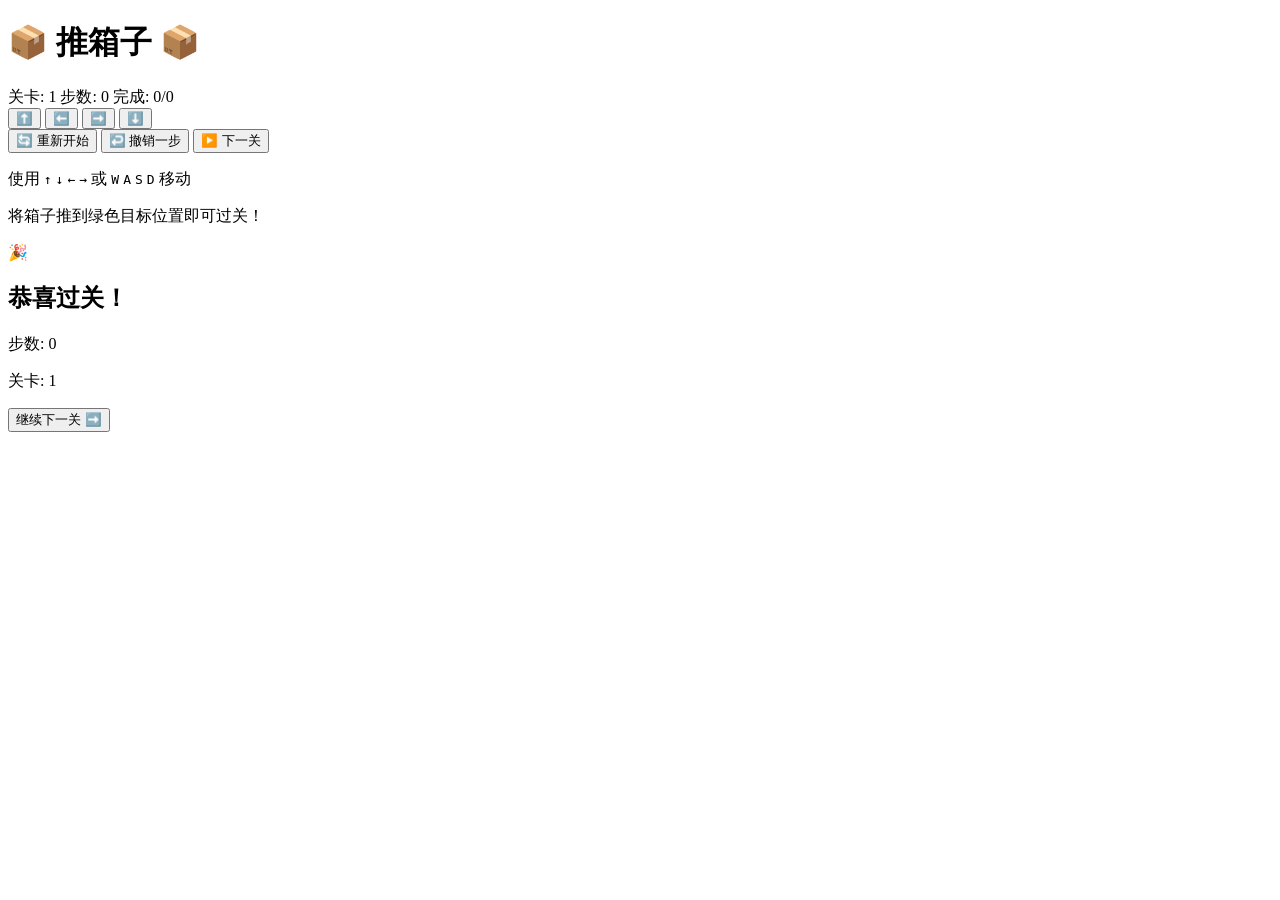
==== index.html @ 845eaeb8 "Add files via upload" ====
<!DOCTYPE html>
<html lang="zh-CN">
<head>
    <meta charset="UTF-8">
    <meta name="viewport" content="width=device-width, initial-scale=1.0">
    <title>推箱子小游戏</title>
    <link rel="stylesheet" href="style.css">
</head>
<body>
    <div class="game-container">
        <h1>📦 推箱子 📦</h1>

        <div class="info-panel">
            <span class="level-info">关卡: <span id="levelNum">1</span></span>
            <span class="moves-counter">步数: <span id="moves">0</span></span>
            <span class="boxes-info">完成: <span id="completed">0</span>/<span id="totalBoxes">0</span></span>
        </div>

        <div class="game-board" id="gameBoard"></div>

        <div class="mobile-controls">
            <button class="mobile-btn btn-primary up" data-dir="up">⬆️</button>
            <button class="mobile-btn btn-primary left" data-dir="left">⬅️</button>
            <button class="mobile-btn btn-primary right" data-dir="right">➡️</button>
            <button class="mobile-btn btn-primary down" data-dir="down">⬇️</button>
        </div>

        <div class="controls">
            <button class="btn-primary" onclick="game.restart()">🔄 重新开始</button>
            <button class="btn-secondary" onclick="game.undo()">↩️ 撤销一步</button>
            <button class="btn-success" onclick="game.nextLevel()">▶️ 下一关</button>
        </div>

        <div class="instructions">
            <p>使用 <kbd>↑</kbd> <kbd>↓</kbd> <kbd>←</kbd> <kbd>→</kbd> 或 <kbd>W</kbd> <kbd>A</kbd> <kbd>S</kbd> <kbd>D</kbd> 移动</p>
            <p>将箱子推到绿色目标位置即可过关！</p>
        </div>
    </div>

    <div class="win-message" id="winMessage">
        <div class="win-content">
            <div class="emoji">🎉</div>
            <h2>恭喜过关！</h2>
            <p>步数: <span id="finalMoves">0</span></p>
            <p>关卡: <span id="finalLevel">1</span></p>
            <button class="btn-primary" onclick="game.nextLevel(); hideWinMessage()">
                继续下一关 ➡️
            </button>
        </div>
    </div>

    <script src="script.js"></script>
</body>
</html>
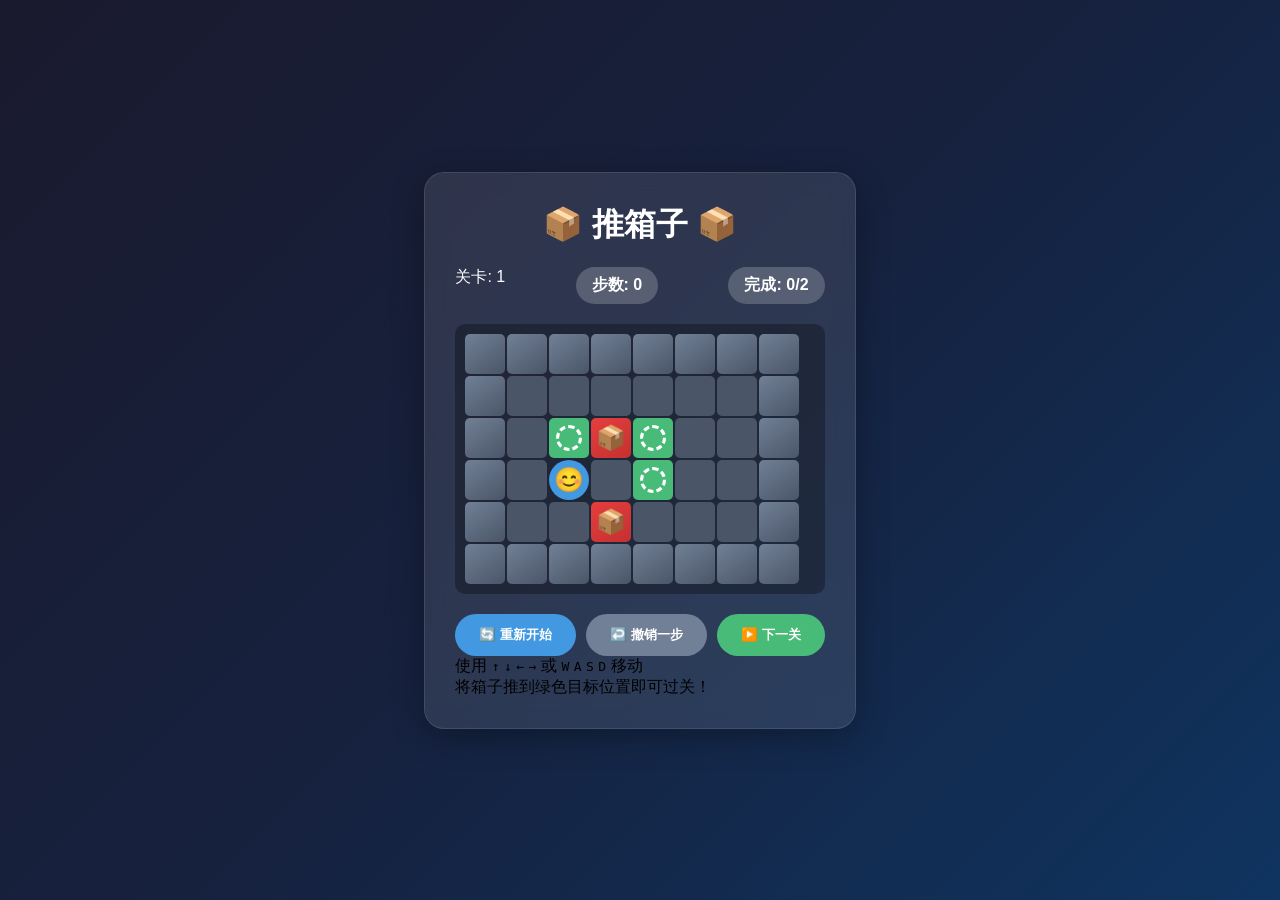
==== commit f6cdd3d2: "Update index.html" ====
--- a/index.html
+++ b/index.html
@@ -4,7 +4,191 @@
     <meta charset="UTF-8">
     <meta name="viewport" content="width=device-width, initial-scale=1.0">
     <title>推箱子小游戏</title>
-    <link rel="stylesheet" href="style.css">
+
+    <style>
+        * {
+            margin: 0;
+            padding: 0;
+            box-sizing: border-box;
+        }
+
+        body {
+            font-family: 'Microsoft YaHei', sans-serif;
+            background: linear-gradient(135deg, #1a1a2e, #16213e, #0f3460);
+            min-height: 100vh;
+            display: flex;
+            justify-content: center;
+            align-items: center;
+            padding: 20px;
+        }
+
+        .game-container {
+            background: rgba(255, 255, 255, 0.1);
+            backdrop-filter: blur(10px);
+            border-radius: 20px;
+            padding: 30px;
+            box-shadow: 0 8px 32px rgba(0, 0, 0, 0.3);
+            border: 1px solid rgba(255, 255, 255, 0.1);
+        }
+
+        h1 {
+            text-align: center;
+            color: #fff;
+            margin-bottom: 20px;
+            font-size: 2em;
+        }
+
+        .info-panel {
+            display: flex;
+            justify-content: space-between;
+            flex-wrap: wrap;
+            gap: 10px;
+            color: #fff;
+            margin-bottom: 20px;
+        }
+
+        .moves-counter,
+        .boxes-info {
+            background: rgba(255, 255, 255, 0.2);
+            padding: 8px 16px;
+            border-radius: 20px;
+            font-weight: bold;
+        }
+
+        .game-board {
+            display: grid;
+            gap: 2px;
+            background: rgba(0, 0, 0, 0.3);
+            padding: 10px;
+            border-radius: 10px;
+            margin: 0 auto;
+        }
+
+        .cell {
+            width: 40px;
+            height: 40px;
+            display: flex;
+            justify-content: center;
+            align-items: center;
+            border-radius: 5px;
+        }
+
+        .floor { background: #4a5568; }
+        .wall {
+            background: linear-gradient(145deg, #718096, #4a5568);
+        }
+
+        .target {
+            background: #48bb78;
+        }
+
+        .target::after {
+            content: '';
+            width: 20px;
+            height: 20px;
+            border: 3px dashed #fff;
+            border-radius: 50%;
+        }
+
+        .player {
+            background: #4299e1;
+            border-radius: 50%;
+            z-index: 10;
+        }
+
+        .player::before {
+            content: '😊';
+            font-size: 24px;
+        }
+
+        .box {
+            background: linear-gradient(145deg, #e53e3e, #c53030);
+            border-radius: 5px;
+        }
+
+        .box::before {
+            content: '📦';
+            font-size: 24px;
+        }
+
+        .box-on-target {
+            background: linear-gradient(145deg, #48bb78, #38a169);
+        }
+
+        .box-on-target::before {
+            content: '✅';
+        }
+
+        .controls {
+            margin-top: 20px;
+            display: flex;
+            justify-content: center;
+            gap: 10px;
+            flex-wrap: wrap;
+        }
+
+        button {
+            padding: 12px 24px;
+            border-radius: 25px;
+            border: none;
+            font-weight: bold;
+            cursor: pointer;
+        }
+
+        .btn-primary { background: #4299e1; color: #fff; }
+        .btn-secondary { background: #718096; color: #fff; }
+        .btn-success { background: #48bb78; color: #fff; }
+
+        .mobile-controls {
+            display: none;
+            grid-template-columns: repeat(3, 60px);
+            grid-template-rows: repeat(3, 60px);
+            gap: 5px;
+            justify-content: center;
+            margin-top: 20px;
+        }
+
+        .mobile-btn {
+            width: 60px;
+            height: 60px;
+            border-radius: 15px;
+            font-size: 24px;
+        }
+
+        .mobile-btn.up { grid-column: 2; grid-row: 1; }
+        .mobile-btn.left { grid-column: 1; grid-row: 2; }
+        .mobile-btn.right { grid-column: 3; grid-row: 2; }
+        .mobile-btn.down { grid-column: 2; grid-row: 3; }
+
+        .win-message {
+            position: fixed;
+            inset: 0;
+            background: rgba(0, 0, 0, 0.8);
+            display: flex;
+            justify-content: center;
+            align-items: center;
+            opacity: 0;
+            visibility: hidden;
+        }
+
+        .win-message.show {
+            opacity: 1;
+            visibility: visible;
+        }
+
+        .win-content {
+            background: linear-gradient(145deg, #48bb78, #38a169);
+            padding: 40px 60px;
+            border-radius: 20px;
+            color: #fff;
+            text-align: center;
+        }
+
+        @media (max-width: 600px) {
+            .mobile-controls { display: grid; }
+            .cell { width: 30px; height: 30px; }
+        }
+    </style>
 </head>
 <body>
     <div class="game-container">
@@ -49,6 +233,250 @@
         </div>
     </div>
 
-    <script src="script.js"></script>
+    <script>
+        class SokobanGame {
+            constructor() {
+                this.board = document.getElementById('gameBoard');
+
+                this.levels = [
+                    {
+                        width: 8,
+                        height: 6,
+                        map: [
+                            [1,1,1,1,1,1,1,1],
+                            [1,0,0,0,0,0,0,1],
+                            [1,0,4,2,4,0,0,1],
+                            [1,0,3,0,4,0,0,1],
+                            [1,0,0,2,0,0,0,1],
+                            [1,1,1,1,1,1,1,1]
+                        ]
+                    },
+                    {
+                        width: 10,
+                        height: 8,
+                        map: [
+                            [1,1,1,1,1,1,1,1,1,1],
+                            [1,0,0,0,0,0,0,0,0,1],
+                            [1,0,4,2,3,4,0,0,0,1],
+                            [1,0,0,0,2,4,2,0,0,1],
+                            [1,0,0,0,0,4,0,0,0,1],
+                            [1,0,0,2,4,2,0,0,0,1],
+                            [1,0,0,0,0,0,0,0,0,1],
+                            [1,1,1,1,1,1,1,1,1,1]
+                        ]
+                    }
+                ];
+
+                this.currentLevel = 0;
+                this.player = { x: 0, y: 0 };
+                this.boxes = [];
+                this.targets = [];
+                this.moves = 0;
+                this.history = [];
+
+                this.init();
+            }
+
+            init() {
+                this.loadLevel(this.currentLevel);
+                this.bindEvents();
+            }
+
+            loadLevel(index) {
+                const level = this.levels[index];
+                this.currentLevel = index;
+                this.moves = 0;
+                this.history = [];
+                this.boxes = [];
+                this.targets = [];
+
+                document.getElementById('levelNum').textContent = index + 1;
+                document.getElementById('moves').textContent = 0;
+
+                this.board.style.gridTemplateColumns = `repeat(${level.width}, 40px)`;
+                this.board.innerHTML = '';
+
+                for (let y = 0; y < level.height; y++) {
+                    for (let x = 0; x < level.width; x++) {
+                        const cell = document.createElement('div');
+                        cell.className = 'cell';
+                        cell.dataset.x = x;
+                        cell.dataset.y = y;
+
+                        const tile = level.map[y][x];
+
+                        switch (tile) {
+                            case 1:
+                                cell.classList.add('wall');
+                                break;
+                            case 2:
+                                cell.classList.add('floor');
+                                this.boxes.push({ x, y });
+                                cell.classList.add('box');
+                                break;
+                            case 3:
+                                cell.classList.add('floor');
+                                this.player = { x, y };
+                                cell.classList.add('player');
+                                break;
+                            case 4:
+                                cell.classList.add('target');
+                                this.targets.push({ x, y });
+                                break;
+                            case 5:
+                                cell.classList.add('target');
+                                this.boxes.push({ x, y });
+                                cell.classList.add('box-on-target');
+                                break;
+                            case 6:
+                                cell.classList.add('target');
+                                this.player = { x, y };
+                                cell.classList.add('player-on-target');
+                                break;
+                            default:
+                                cell.classList.add('floor');
+                        }
+
+                        this.board.appendChild(cell);
+                    }
+                }
+
+                document.getElementById('totalBoxes').textContent = this.boxes.length;
+                this.updateBoxesCount();
+            }
+
+            bindEvents() {
+                document.addEventListener('keydown', e => {
+                    const keyMap = {
+                        ArrowUp: 'up', w: 'up',
+                        ArrowDown: 'down', s: 'down',
+                        ArrowLeft: 'left', a: 'left',
+                        ArrowRight: 'right', d: 'right'
+                    };
+                    if (keyMap[e.key]) {
+                        e.preventDefault();
+                        this.move(keyMap[e.key]);
+                    }
+                });
+
+                document.querySelectorAll('.mobile-btn').forEach(btn => {
+                    btn.addEventListener('click', () => this.move(btn.dataset.dir));
+                });
+            }
+
+            move(dir) {
+                const dirs = {
+                    up: { dx: 0, dy: -1 },
+                    down: { dx: 0, dy: 1 },
+                    left: { dx: -1, dy: 0 },
+                    right: { dx: 1, dy: 0 }
+                };
+
+                const d = dirs[dir];
+                const nx = this.player.x + d.dx;
+                const ny = this.player.y + d.dy;
+
+                this.history.push({
+                    player: { ...this.player },
+                    boxes: JSON.parse(JSON.stringify(this.boxes)),
+                    moves: this.moves
+                });
+
+                const box = this.boxes.find(b => b.x === nx && b.y === ny);
+                if (box) {
+                    const bx = nx + d.dx;
+                    const by = ny + d.dy;
+
+                    if (
+                        this.boxes.some(b => b.x === bx && b.y === by) ||
+                        this.isWall(bx, by)
+                    ) return;
+
+                    box.x = bx;
+                    box.y = by;
+                }
+
+                if (this.isWall(nx, ny)) return;
+
+                this.player.x = nx;
+                this.player.y = ny;
+                this.moves++;
+                document.getElementById('moves').textContent = this.moves;
+
+                this.render();
+                this.checkWin();
+            }
+
+            isWall(x, y) {
+                return this.levels[this.currentLevel].map[y][x] === 1;
+            }
+
+            render() {
+                document.querySelectorAll('.cell').forEach(cell => {
+                    cell.classList.remove('player', 'box', 'box-on-target');
+
+                    const x = +cell.dataset.x;
+                    const y = +cell.dataset.y;
+
+                    if (this.boxes.some(b => b.x === x && b.y === y)) {
+                        cell.classList.add(
+                            this.targets.some(t => t.x === x && t.y === y)
+                                ? 'box-on-target'
+                                : 'box'
+                        );
+                    }
+
+                    if (this.player.x === x && this.player.y === y) {
+                        cell.classList.add('player');
+                    }
+                });
+
+                this.updateBoxesCount();
+            }
+
+            updateBoxesCount() {
+                const done = this.boxes.filter(b =>
+                    this.targets.some(t => t.x === b.x && t.y === b.y)
+                ).length;
+                document.getElementById('completed').textContent = done;
+            }
+
+            checkWin() {
+                const win = this.boxes.every(b =>
+                    this.targets.some(t => t.x === b.x && t.y === b.y)
+                );
+
+                if (win) {
+                    document.getElementById('finalMoves').textContent = this.moves;
+                    document.getElementById('finalLevel').textContent = this.currentLevel + 1;
+                    document.getElementById('winMessage').classList.add('show');
+                }
+            }
+
+            restart() {
+                this.loadLevel(this.currentLevel);
+            }
+
+            undo() {
+                if (!this.history.length) return;
+                const s = this.history.pop();
+                this.player = s.player;
+                this.boxes = s.boxes;
+                this.moves = s.moves;
+                document.getElementById('moves').textContent = this.moves;
+                this.render();
+            }
+
+            nextLevel() {
+                this.loadLevel((this.currentLevel + 1) % this.levels.length);
+            }
+        }
+
+        const game = new SokobanGame();
+
+        function hideWinMessage() {
+            document.getElementById('winMessage').classList.remove('show');
+        }
+    </script>
 </body>
-</html>+</html>
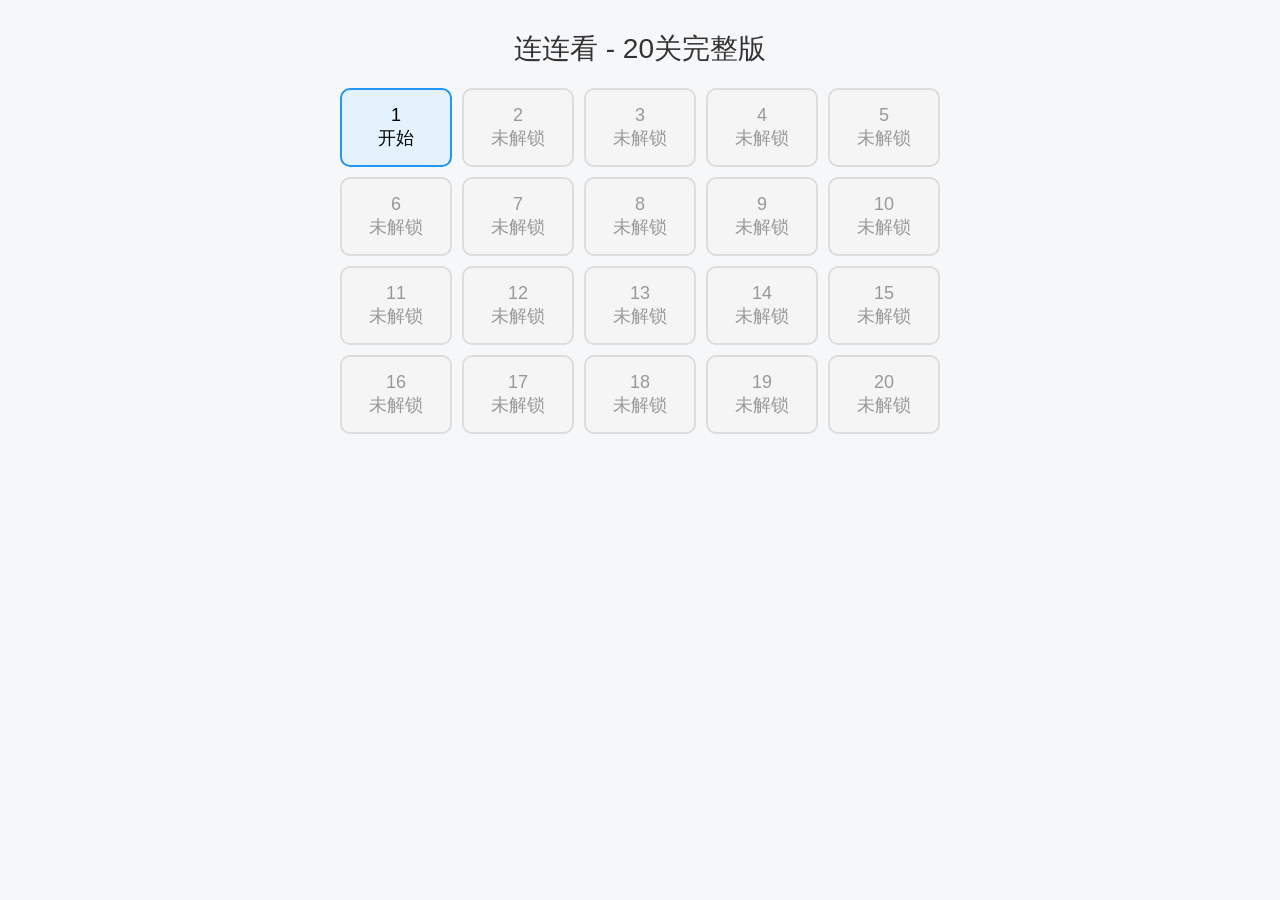
==== commit b72b0f43: "Add files via upload" ====
--- a/index.html
+++ b/index.html
@@ -1,482 +1,235 @@
 <!DOCTYPE html>
 <html lang="zh-CN">
 <head>
-    <meta charset="UTF-8">
-    <meta name="viewport" content="width=device-width, initial-scale=1.0">
-    <title>推箱子小游戏</title>
-
-    <style>
-        * {
-            margin: 0;
-            padding: 0;
-            box-sizing: border-box;
-        }
-
-        body {
-            font-family: 'Microsoft YaHei', sans-serif;
-            background: linear-gradient(135deg, #1a1a2e, #16213e, #0f3460);
-            min-height: 100vh;
-            display: flex;
-            justify-content: center;
-            align-items: center;
-            padding: 20px;
-        }
-
-        .game-container {
-            background: rgba(255, 255, 255, 0.1);
-            backdrop-filter: blur(10px);
-            border-radius: 20px;
-            padding: 30px;
-            box-shadow: 0 8px 32px rgba(0, 0, 0, 0.3);
-            border: 1px solid rgba(255, 255, 255, 0.1);
-        }
-
-        h1 {
-            text-align: center;
-            color: #fff;
-            margin-bottom: 20px;
-            font-size: 2em;
-        }
-
-        .info-panel {
-            display: flex;
-            justify-content: space-between;
-            flex-wrap: wrap;
-            gap: 10px;
-            color: #fff;
-            margin-bottom: 20px;
-        }
-
-        .moves-counter,
-        .boxes-info {
-            background: rgba(255, 255, 255, 0.2);
-            padding: 8px 16px;
-            border-radius: 20px;
-            font-weight: bold;
-        }
-
-        .game-board {
-            display: grid;
-            gap: 2px;
-            background: rgba(0, 0, 0, 0.3);
-            padding: 10px;
-            border-radius: 10px;
-            margin: 0 auto;
-        }
-
-        .cell {
-            width: 40px;
-            height: 40px;
-            display: flex;
-            justify-content: center;
-            align-items: center;
-            border-radius: 5px;
-        }
-
-        .floor { background: #4a5568; }
-        .wall {
-            background: linear-gradient(145deg, #718096, #4a5568);
-        }
-
-        .target {
-            background: #48bb78;
-        }
-
-        .target::after {
-            content: '';
-            width: 20px;
-            height: 20px;
-            border: 3px dashed #fff;
-            border-radius: 50%;
-        }
-
-        .player {
-            background: #4299e1;
-            border-radius: 50%;
-            z-index: 10;
-        }
-
-        .player::before {
-            content: '😊';
-            font-size: 24px;
-        }
-
-        .box {
-            background: linear-gradient(145deg, #e53e3e, #c53030);
-            border-radius: 5px;
-        }
-
-        .box::before {
-            content: '📦';
-            font-size: 24px;
-        }
-
-        .box-on-target {
-            background: linear-gradient(145deg, #48bb78, #38a169);
-        }
-
-        .box-on-target::before {
-            content: '✅';
-        }
-
-        .controls {
-            margin-top: 20px;
-            display: flex;
-            justify-content: center;
-            gap: 10px;
-            flex-wrap: wrap;
-        }
-
-        button {
-            padding: 12px 24px;
-            border-radius: 25px;
-            border: none;
-            font-weight: bold;
-            cursor: pointer;
-        }
-
-        .btn-primary { background: #4299e1; color: #fff; }
-        .btn-secondary { background: #718096; color: #fff; }
-        .btn-success { background: #48bb78; color: #fff; }
-
-        .mobile-controls {
-            display: none;
-            grid-template-columns: repeat(3, 60px);
-            grid-template-rows: repeat(3, 60px);
-            gap: 5px;
-            justify-content: center;
-            margin-top: 20px;
-        }
-
-        .mobile-btn {
-            width: 60px;
-            height: 60px;
-            border-radius: 15px;
-            font-size: 24px;
-        }
-
-        .mobile-btn.up { grid-column: 2; grid-row: 1; }
-        .mobile-btn.left { grid-column: 1; grid-row: 2; }
-        .mobile-btn.right { grid-column: 3; grid-row: 2; }
-        .mobile-btn.down { grid-column: 2; grid-row: 3; }
-
-        .win-message {
-            position: fixed;
-            inset: 0;
-            background: rgba(0, 0, 0, 0.8);
-            display: flex;
-            justify-content: center;
-            align-items: center;
-            opacity: 0;
-            visibility: hidden;
-        }
-
-        .win-message.show {
-            opacity: 1;
-            visibility: visible;
-        }
-
-        .win-content {
-            background: linear-gradient(145deg, #48bb78, #38a169);
-            padding: 40px 60px;
-            border-radius: 20px;
-            color: #fff;
-            text-align: center;
-        }
-
-        @media (max-width: 600px) {
-            .mobile-controls { display: grid; }
-            .cell { width: 30px; height: 30px; }
-        }
-    </style>
+<meta charset="UTF-8">
+<meta name="viewport" content="width=device-width, initial-scale=1.0">
+<title>连连看 - 20关完整版</title>
+<style>
+*{margin:0;padding:0;box-sizing:border-box;font-family:Arial,sans-serif}
+body{background:#f6f7f9;text-align:center;padding:20px}
+.home,.game{display:none}
+.home.active,.game.active{display:block}
+.title{font-size:28px;color:#333;margin:10px 0}
+.level-grid{max-width:600px;margin:20px auto;display:grid;grid-template-columns:repeat(5,1fr);gap:10px}
+.level-item{padding:15px 10px;background:#fff;border:2px solid #ddd;border-radius:10px;font-size:18px;cursor:pointer}
+.level-unlocked{background:#e3f2fd;border-color:#2196f3;color:#000}
+.level-cleared{background:#e8f5e9;border-color:#4caf50}
+.level-locked{background:#f5f5f5;color:#999;cursor:not-allowed}
+.btn{margin:10px 5px;padding:10px 20px;background:#2196f3;color:white;border:none;border-radius:8px;font-size:16px;cursor:pointer}
+.btn-red{background:#f44336}
+.btn-orange{background:#ff9800}
+.game-info{margin:10px 0;font-size:16px}
+.time{font-size:18px;font-weight:bold;color:#f44336;margin:10px 0}
+#game{display:inline-block;background:#fff;border:3px solid #d1d8e0;border-radius:10px;padding:10px}
+.row{display:flex;justify-content:center}
+.item{width:46px;height:46px;margin:2px;background:#e9ecef;border:2px solid #adb5bd;border-radius:6px;font-size:22px;display:flex;align-items:center;justify-content:center;cursor:pointer}
+.item.selected{background:#ffc107;border-color:#fd7e14}
+.item.hidden{visibility:hidden;pointer-events:none}
+.msg{font-size:22px;font-weight:bold;margin:15px 0}
+.win{color:#4caf50}
+.lose{color:#f44336}
+.pause{position:fixed;top:0;left:0;width:100%;height:100%;background:rgba(0,0,0,0.7);color:white;display:none;align-items:center;justify-content:center;font-size:30px;font-weight:bold}
+.pause.show{display:flex}
+</style>
 </head>
 <body>
-    <div class="game-container">
-        <h1>📦 推箱子 📦</h1>
-
-        <div class="info-panel">
-            <span class="level-info">关卡: <span id="levelNum">1</span></span>
-            <span class="moves-counter">步数: <span id="moves">0</span></span>
-            <span class="boxes-info">完成: <span id="completed">0</span>/<span id="totalBoxes">0</span></span>
-        </div>
-
-        <div class="game-board" id="gameBoard"></div>
-
-        <div class="mobile-controls">
-            <button class="mobile-btn btn-primary up" data-dir="up">⬆️</button>
-            <button class="mobile-btn btn-primary left" data-dir="left">⬅️</button>
-            <button class="mobile-btn btn-primary right" data-dir="right">➡️</button>
-            <button class="mobile-btn btn-primary down" data-dir="down">⬇️</button>
-        </div>
-
-        <div class="controls">
-            <button class="btn-primary" onclick="game.restart()">🔄 重新开始</button>
-            <button class="btn-secondary" onclick="game.undo()">↩️ 撤销一步</button>
-            <button class="btn-success" onclick="game.nextLevel()">▶️ 下一关</button>
-        </div>
-
-        <div class="instructions">
-            <p>使用 <kbd>↑</kbd> <kbd>↓</kbd> <kbd>←</kbd> <kbd>→</kbd> 或 <kbd>W</kbd> <kbd>A</kbd> <kbd>S</kbd> <kbd>D</kbd> 移动</p>
-            <p>将箱子推到绿色目标位置即可过关！</p>
-        </div>
-    </div>
-
-    <div class="win-message" id="winMessage">
-        <div class="win-content">
-            <div class="emoji">🎉</div>
-            <h2>恭喜过关！</h2>
-            <p>步数: <span id="finalMoves">0</span></p>
-            <p>关卡: <span id="finalLevel">1</span></p>
-            <button class="btn-primary" onclick="game.nextLevel(); hideWinMessage()">
-                继续下一关 ➡️
-            </button>
-        </div>
-    </div>
-
-    <script>
-        class SokobanGame {
-            constructor() {
-                this.board = document.getElementById('gameBoard');
-
-                this.levels = [
-                    {
-                        width: 8,
-                        height: 6,
-                        map: [
-                            [1,1,1,1,1,1,1,1],
-                            [1,0,0,0,0,0,0,1],
-                            [1,0,4,2,4,0,0,1],
-                            [1,0,3,0,4,0,0,1],
-                            [1,0,0,2,0,0,0,1],
-                            [1,1,1,1,1,1,1,1]
-                        ]
-                    },
-                    {
-                        width: 10,
-                        height: 8,
-                        map: [
-                            [1,1,1,1,1,1,1,1,1,1],
-                            [1,0,0,0,0,0,0,0,0,1],
-                            [1,0,4,2,3,4,0,0,0,1],
-                            [1,0,0,0,2,4,2,0,0,1],
-                            [1,0,0,0,0,4,0,0,0,1],
-                            [1,0,0,2,4,2,0,0,0,1],
-                            [1,0,0,0,0,0,0,0,0,1],
-                            [1,1,1,1,1,1,1,1,1,1]
-                        ]
-                    }
-                ];
-
-                this.currentLevel = 0;
-                this.player = { x: 0, y: 0 };
-                this.boxes = [];
-                this.targets = [];
-                this.moves = 0;
-                this.history = [];
-
-                this.init();
-            }
-
-            init() {
-                this.loadLevel(this.currentLevel);
-                this.bindEvents();
-            }
-
-            loadLevel(index) {
-                const level = this.levels[index];
-                this.currentLevel = index;
-                this.moves = 0;
-                this.history = [];
-                this.boxes = [];
-                this.targets = [];
-
-                document.getElementById('levelNum').textContent = index + 1;
-                document.getElementById('moves').textContent = 0;
-
-                this.board.style.gridTemplateColumns = `repeat(${level.width}, 40px)`;
-                this.board.innerHTML = '';
-
-                for (let y = 0; y < level.height; y++) {
-                    for (let x = 0; x < level.width; x++) {
-                        const cell = document.createElement('div');
-                        cell.className = 'cell';
-                        cell.dataset.x = x;
-                        cell.dataset.y = y;
-
-                        const tile = level.map[y][x];
-
-                        switch (tile) {
-                            case 1:
-                                cell.classList.add('wall');
-                                break;
-                            case 2:
-                                cell.classList.add('floor');
-                                this.boxes.push({ x, y });
-                                cell.classList.add('box');
-                                break;
-                            case 3:
-                                cell.classList.add('floor');
-                                this.player = { x, y };
-                                cell.classList.add('player');
-                                break;
-                            case 4:
-                                cell.classList.add('target');
-                                this.targets.push({ x, y });
-                                break;
-                            case 5:
-                                cell.classList.add('target');
-                                this.boxes.push({ x, y });
-                                cell.classList.add('box-on-target');
-                                break;
-                            case 6:
-                                cell.classList.add('target');
-                                this.player = { x, y };
-                                cell.classList.add('player-on-target');
-                                break;
-                            default:
-                                cell.classList.add('floor');
-                        }
-
-                        this.board.appendChild(cell);
-                    }
-                }
-
-                document.getElementById('totalBoxes').textContent = this.boxes.length;
-                this.updateBoxesCount();
-            }
-
-            bindEvents() {
-                document.addEventListener('keydown', e => {
-                    const keyMap = {
-                        ArrowUp: 'up', w: 'up',
-                        ArrowDown: 'down', s: 'down',
-                        ArrowLeft: 'left', a: 'left',
-                        ArrowRight: 'right', d: 'right'
-                    };
-                    if (keyMap[e.key]) {
-                        e.preventDefault();
-                        this.move(keyMap[e.key]);
-                    }
-                });
-
-                document.querySelectorAll('.mobile-btn').forEach(btn => {
-                    btn.addEventListener('click', () => this.move(btn.dataset.dir));
-                });
-            }
-
-            move(dir) {
-                const dirs = {
-                    up: { dx: 0, dy: -1 },
-                    down: { dx: 0, dy: 1 },
-                    left: { dx: -1, dy: 0 },
-                    right: { dx: 1, dy: 0 }
-                };
-
-                const d = dirs[dir];
-                const nx = this.player.x + d.dx;
-                const ny = this.player.y + d.dy;
-
-                this.history.push({
-                    player: { ...this.player },
-                    boxes: JSON.parse(JSON.stringify(this.boxes)),
-                    moves: this.moves
-                });
-
-                const box = this.boxes.find(b => b.x === nx && b.y === ny);
-                if (box) {
-                    const bx = nx + d.dx;
-                    const by = ny + d.dy;
-
-                    if (
-                        this.boxes.some(b => b.x === bx && b.y === by) ||
-                        this.isWall(bx, by)
-                    ) return;
-
-                    box.x = bx;
-                    box.y = by;
-                }
-
-                if (this.isWall(nx, ny)) return;
-
-                this.player.x = nx;
-                this.player.y = ny;
-                this.moves++;
-                document.getElementById('moves').textContent = this.moves;
-
-                this.render();
-                this.checkWin();
-            }
-
-            isWall(x, y) {
-                return this.levels[this.currentLevel].map[y][x] === 1;
-            }
-
-            render() {
-                document.querySelectorAll('.cell').forEach(cell => {
-                    cell.classList.remove('player', 'box', 'box-on-target');
-
-                    const x = +cell.dataset.x;
-                    const y = +cell.dataset.y;
-
-                    if (this.boxes.some(b => b.x === x && b.y === y)) {
-                        cell.classList.add(
-                            this.targets.some(t => t.x === x && t.y === y)
-                                ? 'box-on-target'
-                                : 'box'
-                        );
-                    }
-
-                    if (this.player.x === x && this.player.y === y) {
-                        cell.classList.add('player');
-                    }
-                });
-
-                this.updateBoxesCount();
-            }
-
-            updateBoxesCount() {
-                const done = this.boxes.filter(b =>
-                    this.targets.some(t => t.x === b.x && t.y === b.y)
-                ).length;
-                document.getElementById('completed').textContent = done;
-            }
-
-            checkWin() {
-                const win = this.boxes.every(b =>
-                    this.targets.some(t => t.x === b.x && t.y === b.y)
-                );
-
-                if (win) {
-                    document.getElementById('finalMoves').textContent = this.moves;
-                    document.getElementById('finalLevel').textContent = this.currentLevel + 1;
-                    document.getElementById('winMessage').classList.add('show');
-                }
-            }
-
-            restart() {
-                this.loadLevel(this.currentLevel);
-            }
-
-            undo() {
-                if (!this.history.length) return;
-                const s = this.history.pop();
-                this.player = s.player;
-                this.boxes = s.boxes;
-                this.moves = s.moves;
-                document.getElementById('moves').textContent = this.moves;
-                this.render();
-            }
-
-            nextLevel() {
-                this.loadLevel((this.currentLevel + 1) % this.levels.length);
-            }
-        }
-
-        const game = new SokobanGame();
-
-        function hideWinMessage() {
-            document.getElementById('winMessage').classList.remove('show');
-        }
-    </script>
+
+<!-- 主页 -->
+<div class="home active" id="home">
+<div class="title">连连看 - 20关完整版</div>
+<div class="level-grid" id="levelGrid"></div>
+</div>
+
+<!-- 游戏页 -->
+<div class="game" id="gamePage">
+<div class="title">连连看</div>
+<div class="game-info">关卡：<span id="curLevel">1</span></div>
+<div class="time">剩余时间：<span id="timeLeft">0</span> 秒</div>
+<div id="game"></div>
+<br>
+<button class="btn" onclick="backHome()">返回主页</button>
+<button class="btn btn-orange" onclick="togglePause()">暂停 / 继续</button>
+<button class="btn" onclick="restartCurrent()">重新开始</button>
+<div class="msg" id="msg"></div>
+</div>
+
+<!-- 暂停遮罩 -->
+<div class="pause" id="pauseLayer">游戏已暂停</div>
+
+<script>
+// ====================== 20关配置 ======================
+const levels = []
+for(let i=1;i<=20;i++){
+    let icons = 6 + Math.floor(i*0.8)
+    if(icons>18) icons=18
+    let time = 65 - i*2
+    if(time<20) time=20
+    let row = 4 + Math.floor(i/6)
+    let col = 3 + Math.floor(i/5)
+    if(row>7) row=7
+    if(col>7) col=7
+    levels.push({icons,time,row,col})
+}
+
+const allIcons = ['🍎','🍐','🍊','🍋','🍌','🍉','🍇','🍓','🫐','🍒','🍑','🥭','🍍','🍈','🍇','🥝','🍆','🥑']
+
+let unlockLevel = 1   // 已解锁关卡
+let clearLevels = [] // 已通关
+let playingLevel = 0
+let data = []
+let selected = null
+let doms = []
+let timer = null
+let timeLeft = 0
+let paused = false
+
+// ====================== 主页 ======================
+function renderHome(){
+    const g = document.getElementById('levelGrid')
+    g.innerHTML = ''
+    for(let i=0;i<20;i++){
+        const div = document.createElement('div')
+        div.className = 'level-item'
+        if(i+1 > unlockLevel){
+            div.classList.add('level-locked')
+            div.innerText = `${i+1}\n未解锁`
+        }else if(clearLevels.includes(i+1)){
+            div.classList.add('level-cleared')
+            div.innerText = `${i+1}\n已通关`
+        }else{
+            div.classList.add('level-unlocked')
+            div.innerText = `${i+1}\n开始`
+        }
+        div.onclick = () => {
+            if(i+1 <= unlockLevel) startLevel(i)
+        }
+        g.appendChild(div)
+    }
+}
+
+// ====================== 进入关卡 ======================
+function startLevel(idx){
+    playingLevel = idx
+    document.querySelector('.home').classList.remove('active')
+    document.querySelector('.game').classList.add('active')
+    paused = false
+    document.getElementById('pauseLayer').classList.remove('show')
+    goLevel()
+}
+
+function goLevel(){
+    clearInterval(timer)
+    const lev = levels[playingLevel]
+    data = []
+    doms = []
+    selected = null
+    document.getElementById('msg').innerText = ''
+    document.getElementById('curLevel').innerText = playingLevel+1
+
+    let use = allIcons.slice(0,lev.icons)
+    let temp = [...use,...use]
+    temp.sort(()=>Math.random()-0.5)
+
+    const total = lev.row * lev.col
+    for(let i=0;i<total;i++) data.push(temp[i]||'')
+
+    timeLeft = lev.time
+    renderGame()
+    startTimer()
+}
+
+function renderGame(){
+    const box = document.getElementById('game')
+    box.innerHTML = ''
+    const lev = levels[playingLevel]
+    for(let r=0;r<lev.row;r++){
+        const row = document.createElement('div')
+        row.className='row'
+        for(let c=0;c<lev.col;c++){
+            const idx = r*lev.col + c
+            const it = document.createElement('div')
+            it.className='item'
+            it.innerText = data[idx]
+            it.onclick = ()=>click(idx)
+            row.appendChild(it)
+            doms.push(it)
+        }
+        box.appendChild(row)
+    }
+    document.getElementById('timeLeft').innerText = timeLeft
+}
+
+// ====================== 游戏逻辑 ======================
+function click(idx){
+    if(paused || data[idx]==='') return
+    const el = doms[idx]
+    if(selected===null){
+        selected=idx
+        el.classList.add('selected')
+    }else{
+        doms[selected].classList.remove('selected')
+        if(selected!==idx && data[selected]===data[idx]){
+            data[selected]=''
+            data[idx]=''
+            doms[selected].classList.add('hidden')
+            doms[idx].classList.add('hidden')
+        }
+        selected=null
+        checkWin()
+    }
+}
+
+function startTimer(){
+    clearInterval(timer)
+    timer = setInterval(()=>{
+        if(paused) return
+        timeLeft--
+        document.getElementById('timeLeft').innerText=timeLeft
+        if(timeLeft<=0){
+            clearInterval(timer)
+            showMsg('时间到！挑战失败','lose')
+        }
+    },1000)
+}
+
+function checkWin(){
+    const ok = data.every(x=>x==='')
+    if(ok){
+        clearInterval(timer)
+        if(!clearLevels.includes(playingLevel+1)) clearLevels.push(playingLevel+1)
+        if(playingLevel+1 >= unlockLevel) unlockLevel = playingLevel+2
+        if(playingLevel<19){
+            showMsg('🎉 通关成功！','win')
+            setTimeout(()=>{backHome()},1500)
+        }else{
+            showMsg('🏆 恭喜通关全部20关！','win')
+        }
+    }
+}
+
+// ====================== 控制 ======================
+function togglePause(){
+    paused = !paused
+    const layer = document.getElementById('pauseLayer')
+    paused ? layer.classList.add('show') : layer.classList.remove('show')
+}
+
+function restartCurrent(){goLevel()}
+function backHome(){
+    clearInterval(timer)
+    document.querySelector('.game').classList.remove('active')
+    document.querySelector('.home').classList.add('active')
+    renderHome()
+}
+
+function showMsg(t,cls){
+    const m=document.getElementById('msg')
+    m.innerText=t
+    m.className='msg '+cls
+}
+
+// 初始化
+renderHome()
+</script>
 </body>
-</html>
+</html>
